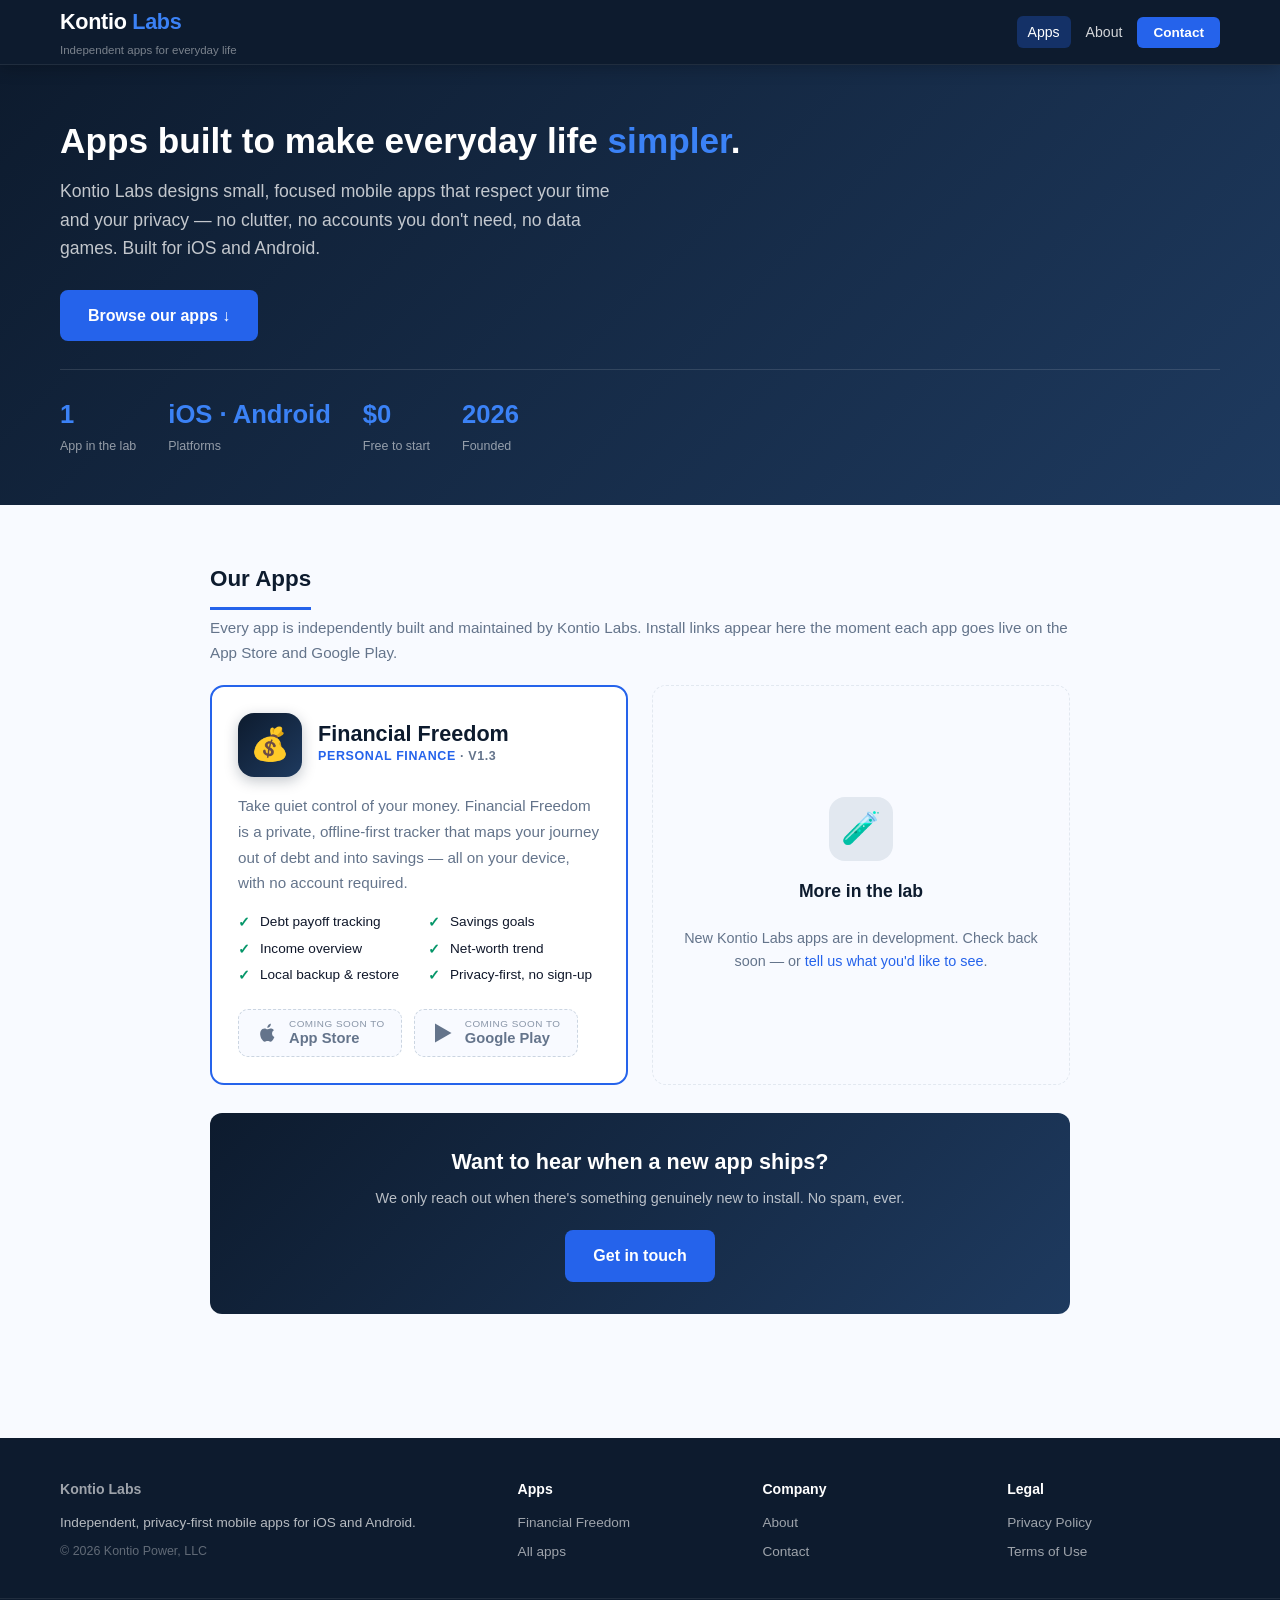
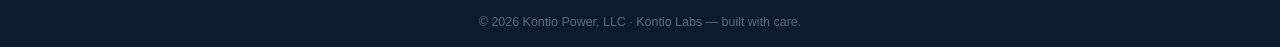
==== site/index.html @ f0ce9810 "Initial commit: Kontio Labs website Central site for Kontio Labs (app studio of Kontio Power, LLC): " ====
<!DOCTYPE html>
<!-- ============================================================================
     KONTIO LABS — HOME (app showcase). Root depth. Publisher: Kontio Power, LLC.
     Store badges use the .is-soon state until each app is live on the stores;
     to go live, swap the <span class="store-badge is-soon"> for an
     <a class="store-badge" href="STORE_URL" target="_blank" rel="noopener">.
     ============================================================================ -->
<html lang="en">
<head>
<meta charset="UTF-8"><meta name="viewport" content="width=device-width, initial-scale=1.0">
<title>Kontio Labs — Independent apps for everyday life</title>
<meta name="description" content="Kontio Labs builds simple, private, independent mobile apps for iOS and Android — including Financial Freedom, a personal-finance tracker. Browse our apps and install links.">
<meta name="keywords" content="Kontio Labs, kontiolabs.com, mobile apps, iOS apps, Android apps, Financial Freedom app, personal finance app, Kontio Power">
<meta name="robots" content="index, follow">
<link rel="canonical" href="https://kontiolabs.com/">
<link rel="icon" href="/favicon.svg" type="image/svg+xml">
<meta property="og:title" content="Kontio Labs — Independent apps for everyday life">
<meta property="og:description" content="Simple, private, independent mobile apps for iOS and Android from Kontio Labs.">
<meta property="og:type" content="website">
<meta property="og:url" content="https://kontiolabs.com/">
<meta property="og:site_name" content="Kontio Labs">
<meta property="og:image" content="https://kontiolabs.com/images/og-default.svg">
<meta name="twitter:card" content="summary_large_image">
<link rel="stylesheet" href="css/style.css">
<!-- Google Analytics 4 — replace G-XXXXXXXXXX with your Measurement ID -->
<script async src="https://www.googletagmanager.com/gtag/js?id=G-XXXXXXXXXX"></script>
<script>window.dataLayer=window.dataLayer||[];function gtag(){dataLayer.push(arguments);}gtag('js',new Date());gtag('config','G-XXXXXXXXXX');</script>
<script type="application/ld+json">
{"@context":"https://schema.org","@type":"Organization","name":"Kontio Labs","url":"https://kontiolabs.com/","logo":"https://kontiolabs.com/favicon.svg","parentOrganization":{"@type":"Organization","name":"Kontio Power, LLC"}}
</script>
<script type="application/ld+json">
{"@context":"https://schema.org","@type":"WebSite","name":"Kontio Labs","url":"https://kontiolabs.com/","publisher":{"@type":"Organization","name":"Kontio Power, LLC"}}
</script>
</head>
<body>
<a href="#main-content" class="skip-link">Skip to main content</a>

<!-- ===== SHARED HEADER / NAV (root paths) ===== -->
<header><div class="header-inner">
  <div><div class="site-title"><a href="index.html">Kontio <span>Labs</span></a></div><div class="site-tagline">Independent apps for everyday life</div></div>
  <nav><ul>
      <li><a href="index.html#apps" aria-current="page">Apps</a></li>
      <li><a href="about.html">About</a></li>
      <li><a href="contact.html" class="nav-cta">Contact</a></li>
    </ul>
  <button class="nav-toggle" aria-label="Toggle navigation" aria-expanded="false"><svg class="icon-open" width="22" height="22" viewBox="0 0 24 24" fill="none" stroke="currentColor" stroke-width="2"><line x1="3" y1="6" x2="21" y2="6"/><line x1="3" y1="12" x2="21" y2="12"/><line x1="3" y1="18" x2="21" y2="18"/></svg><svg class="icon-close" width="22" height="22" viewBox="0 0 24 24" fill="none" stroke="currentColor" stroke-width="2"><line x1="18" y1="6" x2="6" y2="18"/><line x1="6" y1="6" x2="18" y2="18"/></svg></button>
  </nav>
</div></header>

<section class="hero">
  <div class="hero-inner">
    <h1>Apps built to make everyday life <em>simpler</em>.</h1>
    <p class="subtitle">Kontio Labs designs small, focused mobile apps that respect your time and your privacy — no clutter, no accounts you don't need, no data games. Built for iOS and Android.</p>
    <p><a href="#apps" class="cta-btn cta-btn-lg">Browse our apps ↓</a></p>
    <div class="hero-stats">
      <div><div class="hero-stat-val">1</div><div class="hero-stat-label">App in the lab</div></div>
      <div><div class="hero-stat-val">iOS · Android</div><div class="hero-stat-label">Platforms</div></div>
      <div><div class="hero-stat-val">$0</div><div class="hero-stat-label">Free to start</div></div>
      <div><div class="hero-stat-val">2026</div><div class="hero-stat-label">Founded</div></div>
    </div>
  </div>
</section>

<div class="page-wrap full-width">
  <main id="main-content">

    <h2 class="section-title" id="apps">Our Apps</h2>
    <p class="section-lead">Every app is independently built and maintained by Kontio Labs. Install links appear here the moment each app goes live on the App Store and Google Play.</p>

    <div class="app-grid">

      <!-- ===== APP: Financial Freedom ===== -->
      <article class="app-card featured">
        <div class="app-card-head">
          <div class="app-icon">💰</div>
          <div>
            <div class="app-name">Financial Freedom</div>
            <div class="app-cat">Personal Finance <span class="app-version">· v1.3</span></div>
          </div>
        </div>
        <p class="app-desc">Take quiet control of your money. Financial Freedom is a private, offline-first tracker that maps your journey out of debt and into savings — all on your device, with no account required.</p>
        <ul class="app-features">
          <li>Debt payoff tracking</li>
          <li>Savings goals</li>
          <li>Income overview</li>
          <li>Net-worth trend</li>
          <li>Local backup &amp; restore</li>
          <li>Privacy-first, no sign-up</li>
        </ul>
        <div class="store-badges">
          <!-- When live on the App Store, replace this span with:
               <a class="store-badge" href="APP_STORE_URL" target="_blank" rel="noopener"> ... </a> -->
          <span class="store-badge is-soon" aria-label="Financial Freedom on the App Store — coming soon">
            <svg viewBox="0 0 24 24" aria-hidden="true"><path d="M17.05 12.53c-.02-2.2 1.8-3.26 1.88-3.31-1.03-1.5-2.62-1.71-3.19-1.73-1.36-.14-2.65.8-3.34.8-.69 0-1.75-.78-2.88-.76-1.48.02-2.85.86-3.61 2.19-1.54 2.67-.39 6.62 1.11 8.79.73 1.06 1.6 2.25 2.74 2.21 1.1-.04 1.52-.71 2.85-.71 1.33 0 1.71.71 2.88.69 1.19-.02 1.94-1.08 2.67-2.15.84-1.23 1.19-2.42 1.21-2.48-.03-.01-2.32-.89-2.34-3.53zM14.9 5.62c.6-.73 1.01-1.75.9-2.76-.87.03-1.92.58-2.54 1.31-.55.64-1.04 1.68-.91 2.67.97.07 1.95-.49 2.55-1.22z"/></svg>
            <span class="badge-text"><small>Coming soon to</small><strong>App Store</strong></span>
          </span>
          <!-- When live on Google Play, replace this span with an <a> as above -->
          <span class="store-badge is-soon" aria-label="Financial Freedom on Google Play — coming soon">
            <svg viewBox="0 0 24 24" aria-hidden="true"><path d="M4 2.5v19l16.5-9.5z"/></svg>
            <span class="badge-text"><small>Coming soon to</small><strong>Google Play</strong></span>
          </span>
        </div>
      </article>

      <!-- ===== UPCOMING placeholder ===== -->
      <article class="app-card upcoming">
        <div class="app-icon">🧪</div>
        <h3>More in the lab</h3>
        <p>New Kontio Labs apps are in development. Check back soon — or <a href="contact.html">tell us what you'd like to see</a>.</p>
      </article>

    </div>

    <div class="cta-banner">
      <h2>Want to hear when a new app ships?</h2>
      <p>We only reach out when there's something genuinely new to install. No spam, ever.</p>
      <a href="contact.html" class="cta-btn cta-btn-lg">Get in touch</a>
    </div>

  </main>
</div>

<!-- ===== SHARED FOOTER (root paths) ===== -->
<footer>
  <div class="footer-inner">
    <div><h4><a href="index.html">Kontio Labs</a></h4><p>Independent, privacy-first mobile apps for iOS and Android.</p><p style="margin-top:8px;font-size:0.78rem;color:rgba(255,255,255,0.35);">© 2026 Kontio Power, LLC</p></div>
    <div><h4>Apps</h4><ul><li><a href="index.html#apps">Financial Freedom</a></li><li><a href="index.html#apps">All apps</a></li></ul></div>
    <div><h4>Company</h4><ul><li><a href="about.html">About</a></li><li><a href="contact.html">Contact</a></li></ul></div>
    <div><h4>Legal</h4><ul><li><a href="privacy-policy.html">Privacy Policy</a></li><li><a href="terms.html">Terms of Use</a></li></ul></div>
  </div>
  <div class="footer-bottom">© 2026 Kontio Power, LLC · Kontio Labs — built with care.</div>
</footer>

<script>(function(){var btn=document.querySelector('.nav-toggle'),nav=document.querySelector('header nav');if(btn&&nav){btn.addEventListener('click',function(){var o=nav.classList.toggle('open');btn.setAttribute('aria-expanded',o?'true':'false');});document.addEventListener('click',function(e){if(!e.target.closest('header')){nav.classList.remove('open');btn.setAttribute('aria-expanded','false');}});}})();</script>
</body>
</html>
---- site/css/style.css ----
/* =============================================================================
   Web Directory Template — Global Stylesheet
   Design System: Deep Navy + Electric Blue + Emerald Green
   Edit the :root color tokens below to rebrand. Powers the home, category,
   entry, comparison, guide, blog, books, links and videos page templates.
   ============================================================================= */

/* --- RESET & BASE --- */
*, *::before, *::after { box-sizing: border-box; margin: 0; padding: 0; }
html { scroll-behavior: smooth; }
body {
  font-family: -apple-system, BlinkMacSystemFont, 'Segoe UI', Roboto, 'Helvetica Neue', Arial, sans-serif;
  background: var(--bg);
  color: var(--text);
  font-size: 16px;
  line-height: 1.6;
}
a { color: var(--blue); text-decoration: none; }
a:hover { text-decoration: underline; color: var(--blue-dark); }
img { max-width: 100%; height: auto; display: block; }
ul, ol { padding-left: 1.4em; }

/* --- COLOR TOKENS --- */
:root {
  --navy:         #0d1b2e;
  --slate:        #1e3a5f;
  --blue:         #2563eb;
  --blue-dark:    #1d4ed8;
  --blue-light:   #3b82f6;
  --blue-pale:    #eff6ff;
  --green:        #059669;
  --green-dark:   #047857;
  --green-light:  #d1fae5;
  --amber:        #d97706;
  --amber-light:  #fef3c7;
  --red:          #dc2626;
  --red-light:    #fee2e2;
  --bg:           #f8faff;
  --card:         #ffffff;
  --text:         #0f172a;
  --muted:        #64748b;
  --border:       #e2e8f0;
  --border-strong:#cbd5e1;
  --ad-bg:        #f1f5f9;
  --gold:         #b45309;
}

/* --- SKIP LINK --- */
.skip-link {
  position: absolute; top: -60px; left: 16px; z-index: 9999;
  background: var(--navy); color: #fff; padding: 10px 18px;
  border-radius: 0 0 6px 6px; font-size: 0.85rem; transition: top 0.2s;
}
.skip-link:focus { top: 0; }

/* =============================================================================
   HEADER + NAV
   ============================================================================= */
header {
  background: var(--navy);
  position: sticky; top: 0; z-index: 500;
  border-bottom: 1px solid rgba(255,255,255,0.08);
  box-shadow: 0 2px 16px rgba(0,0,0,0.25);
}
.header-inner {
  max-width: 1200px; margin: 0 auto; padding: 0 20px;
  display: flex; align-items: center; justify-content: space-between;
  height: 64px; gap: 24px;
}
.site-title a {
  color: #fff; font-size: 1.35rem; font-weight: 800;
  letter-spacing: -0.3px; text-decoration: none;
}
.site-title a span { color: var(--blue-light); }
.site-tagline { color: rgba(255,255,255,0.45); font-size: 0.72rem; margin-top: 1px; }

header nav ul {
  display: flex; align-items: center; gap: 4px;
  list-style: none; padding: 0; margin: 0;
}
header nav ul li a {
  color: rgba(255,255,255,0.82); font-size: 0.88rem; font-weight: 500;
  padding: 8px 11px; border-radius: 6px;
  text-decoration: none; transition: background 0.15s, color 0.15s;
  white-space: nowrap;
}
header nav ul li a:hover { background: rgba(255,255,255,0.1); color: #fff; text-decoration: none; }
header nav ul li a[aria-current="page"] { background: rgba(37,99,235,0.3); color: #fff; }
.nav-cta {
  background: var(--blue) !important; color: #fff !important;
  padding: 8px 16px !important; border-radius: 6px !important;
  font-weight: 700 !important; font-size: 0.85rem !important;
}
.nav-cta:hover { background: var(--blue-dark) !important; }

/* Hamburger */
.nav-toggle {
  display: none; background: none; border: none; cursor: pointer;
  padding: 6px; color: #fff;
}
.nav-toggle .icon-close { display: none; }
header nav.open .icon-open { display: none; }
header nav.open .icon-close { display: block; }
header nav.open ul {
  display: flex; flex-direction: column; align-items: stretch;
  position: absolute; top: 64px; left: 0; right: 0;
  background: var(--navy); padding: 12px 20px 16px;
  border-bottom: 1px solid rgba(255,255,255,0.1);
  box-shadow: 0 8px 32px rgba(0,0,0,0.3);
}

/* =============================================================================
   AD SLOTS
   ============================================================================= */
.ad-leaderboard {
  background: var(--ad-bg); border-bottom: 1px solid var(--border);
  padding: 10px 20px; text-align: center;
}
.ad-slot-728 {
  display: inline-flex; align-items: center; justify-content: center;
  width: 728px; max-width: 100%; height: 90px;
  background: var(--border); color: var(--muted);
  font-size: 0.78rem; border-radius: 4px; border: 1px dashed var(--border-strong);
}
.ad-slot-300x250 {
  width: 300px; max-width: 100%; height: 250px;
  display: flex; align-items: center; justify-content: center;
  background: var(--ad-bg); border: 1px dashed var(--border-strong);
  color: var(--muted); font-size: 0.78rem; border-radius: 6px;
}
.ad-slot-300x600 {
  width: 300px; max-width: 100%; height: 600px;
  display: flex; align-items: center; justify-content: center;
  background: var(--ad-bg); border: 1px dashed var(--border-strong);
  color: var(--muted); font-size: 0.78rem; border-radius: 6px;
}
.ad-slot-468 {
  width: 468px; max-width: 100%; height: 60px;
  display: flex; align-items: center; justify-content: center;
  background: var(--ad-bg); border: 1px dashed var(--border-strong);
  color: var(--muted); font-size: 0.78rem; border-radius: 4px;
}
.ad-label { font-size: 0.68rem; color: var(--muted); text-transform: uppercase; letter-spacing: 0.06em; margin-bottom: 4px; }
.ad-box { margin-bottom: 20px; }
.in-content-ad { text-align: center; padding: 16px 0; border-top: 1px solid var(--border); border-bottom: 1px solid var(--border); margin: 28px 0; }

/* =============================================================================
   AFFILIATE DISCLOSURE BAR
   ============================================================================= */
/* Unobtrusive affiliate disclosure that lives in the footer (replaces the old
   top-of-page banner so it never competes with the menu). */
.footer-disclosure {
  max-width: 1100px; margin: 0 auto; padding: 16px 20px 0;
  font-size: 0.76rem; line-height: 1.55; color: rgba(255,255,255,0.5); text-align: center;
}
.footer-disclosure a { color: rgba(255,255,255,0.8); text-decoration: underline; }

/* =============================================================================
   LAYOUT — Page Wrapper & Sidebar
   ============================================================================= */
.page-wrap {
  max-width: 1200px; margin: 0 auto; padding: 28px 20px 48px;
  display: grid; grid-template-columns: 1fr 300px; gap: 32px;
}
.page-wrap.full-width { grid-template-columns: 1fr; max-width: 900px; }
.page-wrap.wide { grid-template-columns: 1fr; max-width: 1200px; }
main { min-width: 0; }
aside { min-width: 0; }

/* =============================================================================
   BREADCRUMB
   ============================================================================= */
.breadcrumb {
  font-size: 0.82rem; color: var(--muted); margin-bottom: 18px;
}
.breadcrumb a { color: var(--muted); }
.breadcrumb a:hover { color: var(--blue); }
.breadcrumb span { margin: 0 6px; }

/* =============================================================================
   HERO
   ============================================================================= */
.hero {
  background: linear-gradient(135deg, var(--navy) 0%, var(--slate) 100%);
  color: #fff; padding: 56px 0 48px; margin-bottom: 0;
}
.hero-inner { max-width: 1200px; margin: 0 auto; padding: 0 20px; }
.hero h1 { font-size: 2.2rem; font-weight: 900; line-height: 1.15; margin-bottom: 16px; }
.hero h1 em { font-style: normal; color: var(--blue-light); }
.hero .subtitle { font-size: 1.1rem; color: rgba(255,255,255,0.75); max-width: 580px; margin-bottom: 28px; }
.hero-stats {
  display: flex; gap: 32px; flex-wrap: wrap; margin-top: 28px;
  padding-top: 24px; border-top: 1px solid rgba(255,255,255,0.12);
}
.hero-stat-val { font-size: 1.6rem; font-weight: 800; color: var(--blue-light); }
.hero-stat-label { font-size: 0.78rem; color: rgba(255,255,255,0.55); margin-top: 2px; }
.hero-search {
  display: flex; gap: 10px; margin-top: 20px; max-width: 520px;
}
.hero-search input {
  flex: 1; padding: 12px 16px; border: 2px solid rgba(255,255,255,0.2);
  border-radius: 8px; font-size: 0.95rem; background: rgba(255,255,255,0.08);
  color: #fff; outline: none;
}
.hero-search input::placeholder { color: rgba(255,255,255,0.4); }
.hero-search input:focus { border-color: var(--blue-light); }
.hero-search button {
  padding: 12px 20px; background: var(--blue); color: #fff; border: none;
  border-radius: 8px; font-weight: 700; cursor: pointer; font-size: 0.95rem;
  transition: background 0.15s;
}
.hero-search button:hover { background: var(--blue-dark); }

/* =============================================================================
   SECTION TITLES
   ============================================================================= */
.section-title {
  font-size: 1.4rem; font-weight: 800; color: var(--navy);
  margin: 28px 0 6px; padding-bottom: 10px;
  border-bottom: 3px solid var(--blue); display: inline-block;
}
.section-lead { color: var(--muted); font-size: 0.95rem; margin-bottom: 20px; }

/* =============================================================================
   TOOL CARDS
   ============================================================================= */
.tool-grid { display: grid; gap: 20px; }
.tool-grid.cols-2 { grid-template-columns: repeat(2, 1fr); }
.tool-grid.cols-3 { grid-template-columns: repeat(3, 1fr); }

.tool-card {
  background: var(--card); border: 1px solid var(--border);
  border-radius: 12px; padding: 22px; transition: box-shadow 0.2s, transform 0.15s;
  position: relative; display: flex; flex-direction: column; gap: 14px;
}
.tool-card:hover { box-shadow: 0 4px 24px rgba(37,99,235,0.1); transform: translateY(-2px); }
.tool-card.featured {
  border-color: var(--blue); border-width: 2px;
}
.tool-card.featured::before {
  content: "Top Pick"; position: absolute; top: -1px; right: 16px;
  background: var(--blue); color: #fff; font-size: 0.7rem; font-weight: 700;
  padding: 3px 10px; border-radius: 0 0 6px 6px; letter-spacing: 0.04em;
  text-transform: uppercase;
}

.tool-header { display: flex; justify-content: space-between; align-items: flex-start; gap: 12px; }
.tool-name { font-size: 1.15rem; font-weight: 800; color: var(--navy); margin-bottom: 4px; }
.tool-category { font-size: 0.75rem; color: var(--blue); font-weight: 600; text-transform: uppercase; letter-spacing: 0.04em; }

.score-badge {
  flex-shrink: 0; width: 54px; height: 54px; border-radius: 10px;
  display: flex; flex-direction: column; align-items: center; justify-content: center;
  font-weight: 900;
}
.score-badge .score-num { font-size: 1.3rem; line-height: 1; }
.score-badge .score-label { font-size: 0.55rem; text-transform: uppercase; letter-spacing: 0.04em; margin-top: 2px; opacity: 0.8; }
.score-badge.green { background: var(--green-light); color: var(--green-dark); }
.score-badge.blue  { background: var(--blue-pale); color: var(--blue-dark); }
.score-badge.amber { background: var(--amber-light); color: var(--amber); }

.tool-summary { font-size: 0.9rem; color: var(--muted); line-height: 1.65; }

.tool-meta { display: flex; flex-wrap: wrap; gap: 8px 20px; }
.meta-item { display: flex; flex-direction: column; min-width: 80px; }
.meta-label { font-size: 0.68rem; text-transform: uppercase; letter-spacing: 0.06em; color: var(--muted); font-weight: 600; }
.meta-val { font-size: 0.88rem; color: var(--text); font-weight: 600; margin-top: 1px; }

.best-for {
  background: var(--blue-pale); border-radius: 6px; padding: 8px 12px;
  font-size: 0.82rem; color: var(--slate);
}
.best-for strong { color: var(--navy); }

.pros-cons { display: grid; grid-template-columns: 1fr 1fr; gap: 12px; }
.pros, .cons { font-size: 0.82rem; }
.pros h4 { color: var(--green-dark); font-size: 0.78rem; text-transform: uppercase; letter-spacing: 0.06em; margin-bottom: 6px; }
.cons h4 { color: var(--red); font-size: 0.78rem; text-transform: uppercase; letter-spacing: 0.06em; margin-bottom: 6px; }
.pros ul, .cons ul { padding-left: 1.1em; }
.pros li { color: var(--green-dark); margin-bottom: 3px; }
.pros li::marker { content: "✓  "; }
.cons li { color: var(--red); margin-bottom: 3px; }
.cons li::marker { content: "✕  "; }

.tool-footer { display: flex; gap: 10px; flex-wrap: wrap; margin-top: auto; padding-top: 4px; border-top: 1px solid var(--border); }

/* =============================================================================
   BADGES / CHIPS
   ============================================================================= */
.badge {
  display: inline-block; font-size: 0.7rem; font-weight: 700;
  padding: 3px 9px; border-radius: 20px; text-transform: uppercase; letter-spacing: 0.05em;
}
.badge-blue   { background: var(--blue-pale); color: var(--blue-dark); }
.badge-green  { background: var(--green-light); color: var(--green-dark); }
.badge-amber  { background: var(--amber-light); color: var(--amber); }
.badge-navy   { background: rgba(13,27,46,0.08); color: var(--navy); }
.badge-top    { background: var(--blue); color: #fff; }

.meta-chips { display: flex; flex-wrap: wrap; gap: 8px; margin: 12px 0; }

/* =============================================================================
   BUTTONS
   ============================================================================= */
.cta-btn {
  display: inline-block; background: var(--blue); color: #fff !important;
  padding: 9px 18px; border-radius: 7px; font-weight: 700; font-size: 0.88rem;
  text-decoration: none !important; transition: background 0.15s, transform 0.1s;
  border: none; cursor: pointer;
}
.cta-btn:hover { background: var(--blue-dark) !important; transform: translateY(-1px); }
.cta-btn.green-btn { background: var(--green); }
.cta-btn.green-btn:hover { background: var(--green-dark) !important; }
.cta-btn-lg { padding: 13px 28px; font-size: 1rem; border-radius: 8px; }
.cta-btn-outline {
  display: inline-block; background: transparent; color: var(--blue) !important;
  padding: 8px 16px; border-radius: 7px; font-weight: 700; font-size: 0.88rem;
  border: 2px solid var(--blue); text-decoration: none !important;
  transition: background 0.15s;
}
.cta-btn-outline:hover { background: var(--blue-pale) !important; }
.affiliate-link::after { content: " ↗"; font-size: 0.8em; }
.btn-row { display: flex; gap: 10px; flex-wrap: wrap; }

/* =============================================================================
   CONTENT CARDS
   ============================================================================= */
.content-card {
  background: var(--card); border: 1px solid var(--border);
  border-radius: 10px; padding: 24px; margin-bottom: 20px;
}
.content-card h2 { font-size: 1.2rem; color: var(--navy); margin-bottom: 12px; }
.content-card h3 { font-size: 1rem; color: var(--navy); margin-bottom: 8px; }
.content-card p { font-size: 0.9rem; color: var(--muted); line-height: 1.7; margin-bottom: 10px; }
.content-card ul, .content-card ol { font-size: 0.9rem; color: var(--muted); line-height: 1.7; }
.content-card li { margin-bottom: 5px; }

/* =============================================================================
   ARTICLE HEADER
   ============================================================================= */
.article-header { margin-bottom: 24px; }
.article-header h1 { font-size: 1.9rem; font-weight: 900; color: var(--navy); line-height: 1.2; margin-bottom: 10px; }
.article-header .subtitle { font-size: 1rem; color: var(--muted); margin-bottom: 12px; }
.article-meta { font-size: 0.8rem; color: var(--muted); display: flex; gap: 16px; flex-wrap: wrap; }
.article-meta span::before { margin-right: 4px; }

/* =============================================================================
   COMPARISON TABLE
   ============================================================================= */
.table-wrap { overflow-x: auto; -webkit-overflow-scrolling: touch; margin-bottom: 20px; }
.comparison-table {
  width: 100%; min-width: 600px; border-collapse: collapse;
  font-size: 0.88rem;
}
.comparison-table th {
  background: var(--navy); color: #fff; padding: 11px 14px;
  text-align: left; font-size: 0.82rem; font-weight: 700;
  white-space: nowrap;
}
.comparison-table th:first-child { border-radius: 8px 0 0 0; }
.comparison-table th:last-child  { border-radius: 0 8px 0 0; }
.comparison-table td {
  padding: 10px 14px; border-bottom: 1px solid var(--border);
  vertical-align: middle; color: var(--text);
}
.comparison-table tr:hover td { background: var(--blue-pale); }
.comparison-table .check { color: var(--green); font-weight: 700; }
.comparison-table .cross { color: var(--red); }
.comparison-table .highlight td { background: #eff6ff; font-weight: 600; }
.comparison-table .tool-col { font-weight: 700; color: var(--navy); }

/* =============================================================================
   CATEGORY GRID / CARDS
   ============================================================================= */
.category-grid {
  display: grid; grid-template-columns: repeat(3, 1fr); gap: 16px; margin-bottom: 28px;
}
.category-card {
  background: var(--card); border: 1px solid var(--border);
  border-radius: 10px; padding: 20px; transition: box-shadow 0.2s, border-color 0.15s;
  text-decoration: none !important; display: block;
}
.category-card:hover { box-shadow: 0 4px 20px rgba(37,99,235,0.1); border-color: var(--blue); text-decoration: none; }
.cat-icon { font-size: 1.8rem; margin-bottom: 10px; }
.cat-name { font-size: 1rem; font-weight: 800; color: var(--navy); margin-bottom: 4px; }
.cat-desc { font-size: 0.82rem; color: var(--muted); line-height: 1.5; }
.cat-count { font-size: 0.75rem; color: var(--blue); font-weight: 700; margin-top: 8px; }

/* =============================================================================
   GUIDE / ARTICLE CARDS
   ============================================================================= */
.guide-grid { display: grid; grid-template-columns: repeat(2, 1fr); gap: 16px; margin-bottom: 24px; }
.guide-card {
  background: var(--card); border: 1px solid var(--border);
  border-radius: 10px; padding: 20px; text-decoration: none !important;
  display: block; transition: box-shadow 0.15s;
}
.guide-card:hover { box-shadow: 0 3px 16px rgba(0,0,0,0.08); text-decoration: none; }
.guide-cat { font-size: 0.72rem; font-weight: 700; color: var(--blue); text-transform: uppercase; letter-spacing: 0.06em; margin-bottom: 6px; }
.guide-title { font-size: 0.95rem; font-weight: 700; color: var(--navy); line-height: 1.4; margin-bottom: 6px; }
.guide-desc { font-size: 0.82rem; color: var(--muted); line-height: 1.5; }

/* =============================================================================
   VERDICT BOX
   ============================================================================= */
.verdict-box {
  background: var(--blue-pale); border: 2px solid var(--blue-light);
  border-radius: 10px; padding: 20px 22px; margin: 20px 0;
}
.verdict-box .verdict-label { font-size: 0.72rem; font-weight: 800; color: var(--blue); text-transform: uppercase; letter-spacing: 0.08em; margin-bottom: 6px; }
.verdict-box p { font-size: 0.92rem; color: var(--navy); font-weight: 500; margin: 0; line-height: 1.6; }

/* =============================================================================
   CTA BANNER
   ============================================================================= */
.cta-banner {
  background: linear-gradient(135deg, var(--navy), var(--slate));
  border-radius: 12px; padding: 32px 28px; text-align: center; margin: 28px 0;
  color: #fff;
}
.cta-banner h2 { font-size: 1.35rem; margin-bottom: 8px; }
.cta-banner p { color: rgba(255,255,255,0.7); font-size: 0.9rem; margin-bottom: 20px; }

/* =============================================================================
   CALLOUT / ALERT BOXES
   ============================================================================= */
.callout-box {
  border-left: 4px solid var(--blue); background: var(--blue-pale);
  border-radius: 0 8px 8px 0; padding: 14px 18px; font-size: 0.9rem;
  color: var(--navy); margin: 16px 0;
}
.callout-box.green { border-color: var(--green); background: var(--green-light); color: #064e3b; }
.callout-box.amber { border-color: var(--amber); background: var(--amber-light); color: #78350f; }
.pullquote {
  border-left: 4px solid var(--blue-light); padding: 14px 20px; margin: 20px 0;
  font-size: 1.05rem; font-style: italic; color: var(--slate); background: var(--blue-pale);
  border-radius: 0 8px 8px 0;
}

/* =============================================================================
   FAQ SECTION
   ============================================================================= */
.faq-section { margin-top: 24px; }
.faq-section h2 { font-size: 1.2rem; color: var(--navy); margin-bottom: 14px; }
details {
  background: var(--card); border: 1px solid var(--border);
  border-radius: 8px; margin-bottom: 10px; overflow: hidden;
}
summary {
  padding: 14px 18px; font-weight: 700; font-size: 0.92rem; color: var(--navy);
  cursor: pointer; list-style: none; display: flex; justify-content: space-between; align-items: center;
}
summary::-webkit-details-marker { display: none; }
summary::after { content: "+"; font-size: 1.2rem; color: var(--blue); transition: transform 0.2s; }
details[open] summary::after { content: "−"; }
details[open] summary { border-bottom: 1px solid var(--border); }
.faq-answer { padding: 14px 18px; font-size: 0.88rem; color: var(--muted); line-height: 1.7; }

/* =============================================================================
   SIDEBAR COMPONENTS
   ============================================================================= */
.sidebar-widget {
  background: var(--card); border: 1px solid var(--border);
  border-radius: 10px; padding: 18px; margin-bottom: 20px;
}
.sidebar-widget h4 { font-size: 0.9rem; color: var(--navy); font-weight: 700; margin-bottom: 12px; border-bottom: 2px solid var(--blue); padding-bottom: 8px; }
.sidebar-links { list-style: none; padding: 0; }
.sidebar-links li { padding: 7px 0; border-bottom: 1px solid var(--border); font-size: 0.85rem; }
.sidebar-links li:last-child { border-bottom: none; }

/* Newsletter / lead capture */
.sidebar-cta {
  background: linear-gradient(135deg, var(--navy), var(--slate));
  border-radius: 10px; padding: 20px; color: #fff; margin-bottom: 20px;
}
.sidebar-cta h4 { font-size: 0.95rem; color: #fff; margin-bottom: 6px; }
.sidebar-cta p { font-size: 0.8rem; color: rgba(255,255,255,0.65); margin-bottom: 14px; }
.sidebar-cta input[type="email"] {
  width: 100%; padding: 9px 12px; border: 1px solid rgba(255,255,255,0.2);
  border-radius: 6px; font-size: 0.88rem; background: rgba(255,255,255,0.1);
  color: #fff; margin-bottom: 8px; outline: none;
}
.sidebar-cta input::placeholder { color: rgba(255,255,255,0.4); }

/* Top tools list */
.top-tools-list { list-style: none; padding: 0; }
.top-tools-list li { display: flex; align-items: center; gap: 10px; padding: 8px 0; border-bottom: 1px solid var(--border); font-size: 0.85rem; }
.top-tools-list li:last-child { border-bottom: none; }
.rank-num { width: 22px; height: 22px; border-radius: 50%; background: var(--navy); color: #fff; font-size: 0.7rem; font-weight: 800; display: flex; align-items: center; justify-content: center; flex-shrink: 0; }
.tool-link { font-weight: 600; color: var(--text); flex: 1; }
.tool-score-sm { font-size: 0.78rem; font-weight: 700; color: var(--green-dark); }

/* =============================================================================
   ARTICLE BODY
   ============================================================================= */
.article-body h2 { font-size: 1.2rem; font-weight: 800; color: var(--navy); margin: 28px 0 10px; }
.article-body h3 { font-size: 1rem; font-weight: 700; color: var(--slate); margin: 20px 0 8px; }
.article-body p { font-size: 0.92rem; color: var(--text); line-height: 1.75; margin-bottom: 14px; }
.article-body ul, .article-body ol { font-size: 0.92rem; color: var(--text); line-height: 1.75; margin-bottom: 14px; }
.article-body li { margin-bottom: 5px; }
.article-body a { color: var(--blue); text-decoration: underline; }
.article-body strong { color: var(--navy); }

/* =============================================================================
   FORMS
   ============================================================================= */
.form-group { margin-bottom: 16px; }
.form-group label { display: block; font-size: 0.85rem; font-weight: 600; color: var(--navy); margin-bottom: 5px; }
.form-group input,
.form-group select,
.form-group textarea {
  width: 100%; padding: 10px 14px; border: 1px solid var(--border);
  border-radius: 7px; font-size: 0.92rem; color: var(--text);
  background: #fff; font-family: inherit; transition: border-color 0.15s;
}
.form-group input:focus,
.form-group select:focus,
.form-group textarea:focus { outline: none; border-color: var(--blue); box-shadow: 0 0 0 3px rgba(37,99,235,0.1); }
.form-group textarea { min-height: 130px; resize: vertical; }
.form-group .hint { font-size: 0.75rem; color: var(--muted); margin-top: 4px; }
.honeypot { display: none; }
.submit-btn {
  display: inline-block; background: var(--blue); color: #fff;
  padding: 12px 28px; border-radius: 7px; font-weight: 700; font-size: 0.95rem;
  border: none; cursor: pointer; transition: background 0.15s;
}
.submit-btn:hover { background: var(--blue-dark); }
.success-msg {
  display: none; background: var(--green-light); border: 1px solid #6ee7b7;
  color: var(--green-dark); border-radius: 7px; padding: 14px 18px; margin-bottom: 16px; font-size: 0.9rem;
}

/* =============================================================================
   FOOTER
   ============================================================================= */
footer {
  background: var(--navy); color: rgba(255,255,255,0.7); font-size: 0.85rem;
  margin-top: 48px;
}
.footer-inner {
  max-width: 1200px; margin: 0 auto; padding: 40px 20px 28px;
  display: grid; grid-template-columns: 2fr 1fr 1fr 1fr; gap: 32px;
}
.footer-inner h4 { color: #fff; font-size: 0.88rem; font-weight: 700; margin-bottom: 12px; }
.footer-inner a { color: rgba(255,255,255,0.6); text-decoration: none; }
.footer-inner a:hover { color: #fff; }
.footer-inner ul { list-style: none; padding: 0; }
.footer-inner ul li { margin-bottom: 7px; }
.footer-bottom {
  text-align: center; padding: 14px 20px; font-size: 0.78rem; color: rgba(255,255,255,0.35);
  border-top: 1px solid rgba(255,255,255,0.08);
}

/* =============================================================================
   RESPONSIVE
   ============================================================================= */
@media (max-width: 960px) {
  .footer-inner { grid-template-columns: 1fr 1fr; gap: 24px; }
  .category-grid { grid-template-columns: repeat(2, 1fr); }
  .tool-grid.cols-3 { grid-template-columns: repeat(2, 1fr); }
}
@media (max-width: 680px) {
  .nav-toggle { display: block; }
  header nav ul { display: none; }
  .page-wrap { grid-template-columns: 1fr; padding: 16px 14px 40px; }
  .hero h1 { font-size: 1.5rem; }
  .hero { padding: 32px 0 28px; }
  .footer-inner { grid-template-columns: 1fr; gap: 20px; }
  .category-grid { grid-template-columns: 1fr; }
  .tool-grid.cols-2, .tool-grid.cols-3 { grid-template-columns: 1fr; }
  .guide-grid { grid-template-columns: 1fr; }
  .pros-cons { grid-template-columns: 1fr; }
  .hero-stats { gap: 16px; }
  .article-header h1 { font-size: 1.4rem; }
}

/* =============================================================================
   UTILITIES
   ============================================================================= */
.disclaimer { font-size: 0.78rem; color: var(--muted); border-top: 1px solid var(--border); padding-top: 14px; margin-top: 24px; line-height: 1.6; }
.orgs-list { list-style: none; padding: 0; }
.orgs-list li { padding: 10px 0; border-bottom: 1px solid var(--border); font-size: 0.88rem; color: var(--muted); line-height: 1.6; }
.orgs-list li:last-child { border-bottom: none; }
.orgs-list strong { color: var(--navy); display: block; margin-bottom: 2px; }
.updated-note { font-size: 0.75rem; color: var(--muted); font-style: italic; }
.text-green { color: var(--green-dark); }
.text-blue  { color: var(--blue); }
.text-amber { color: var(--amber); }
.text-red   { color: var(--red); }
.fw-700 { font-weight: 700; }

/* Related-links box (entry/review pages) */
.related-links { background: var(--card); border: 1px solid var(--border); border-radius: 10px; padding: 16px 20px; margin: 24px 0; }
.related-links h3 { font-size: 1rem; color: var(--navy); margin-bottom: 10px; }
.related-links ul { padding-left: 1.1em; }
.related-links li { margin-bottom: 4px; font-size: 0.9rem; }

/* =============================================================================
   PRINT
   ============================================================================= */
@media print {
  header, footer, .ad-leaderboard, .ad-box, aside, .cta-banner, .disclosure-bar { display: none; }
  .page-wrap { grid-template-columns: 1fr; }
  a::after { content: " (" attr(href) ")"; font-size: 0.8em; color: #666; }
}

/* =============================================================================
   AD PLACEMENTS
   These containers held placeholder "Ad — NxN" boxes and manual <ins> units with
   placeholder slot IDs (not real ad units). They are hidden so the live site never
   shows fake/empty ad boxes. Ads are served by AdSense Auto Ads via the loader
   script in each page <head>. To use manual units later: create real ad units in
   AdSense, replace the placeholders, and remove the relevant selector below.
   ============================================================================= */
.ad-leaderboard, .in-content-ad, .ad-incontent, .ad-box { display: none !important; }

/* =============================================================================
   VIDEO EMBED (used by the videos page template)
   Responsive 16:9 wrapper for YouTube/Vimeo iframes.
   ============================================================================= */
.video-embed { position: relative; width: 100%; padding-top: 56.25%; border-radius: 10px; overflow: hidden; border: 1px solid var(--border); background: #000; margin-bottom: 8px; }
.video-embed iframe { position: absolute; top: 0; left: 0; width: 100%; height: 100%; border: 0; }

/* =============================================================================
   APP SHOWCASE — Kontio Labs
   App cards + app-store download badges (App Store / Google Play), with a
   "Coming Soon" disabled state used until the apps are published to the stores.
   ============================================================================= */
.app-grid { display: grid; grid-template-columns: repeat(2, 1fr); gap: 24px; margin-bottom: 8px; }

.app-card {
  background: var(--card); border: 1px solid var(--border); border-radius: 14px;
  padding: 26px; display: flex; flex-direction: column; gap: 16px;
  transition: box-shadow 0.2s, transform 0.15s, border-color 0.15s;
}
.app-card:hover { box-shadow: 0 8px 30px rgba(37,99,235,0.12); transform: translateY(-3px); border-color: var(--blue); }
.app-card.featured { border-color: var(--blue); border-width: 2px; }

.app-card-head { display: flex; align-items: center; gap: 16px; }
.app-icon {
  flex-shrink: 0; width: 64px; height: 64px; border-radius: 16px;
  display: flex; align-items: center; justify-content: center; font-size: 2rem;
  background: linear-gradient(135deg, var(--navy), var(--slate)); color: #fff;
  box-shadow: 0 4px 14px rgba(13,27,46,0.25);
}
.app-name { font-size: 1.35rem; font-weight: 800; color: var(--navy); line-height: 1.15; }
.app-cat { font-size: 0.78rem; color: var(--blue); font-weight: 700; text-transform: uppercase; letter-spacing: 0.05em; }
.app-cat .app-version { color: var(--muted); font-weight: 600; }

.app-desc { font-size: 0.95rem; color: var(--muted); line-height: 1.7; }

.app-features { list-style: none; padding: 0; margin: 0; display: grid; grid-template-columns: 1fr 1fr; gap: 6px 18px; }
.app-features li { font-size: 0.85rem; color: var(--text); padding-left: 22px; position: relative; line-height: 1.5; }
.app-features li::before {
  content: "\2713"; position: absolute; left: 0; top: 0;
  color: var(--green); font-weight: 800; font-size: 0.9rem;
}

/* Store badge row */
.store-badges { display: flex; flex-wrap: wrap; gap: 12px; margin-top: auto; padding-top: 8px; }

.store-badge {
  display: inline-flex; align-items: center; gap: 10px;
  background: var(--navy); color: #fff !important; border-radius: 10px;
  padding: 9px 16px; text-decoration: none !important; border: 1px solid var(--navy);
  transition: background 0.15s, transform 0.1s, box-shadow 0.15s; min-width: 150px;
}
.store-badge:hover { background: #16263f; transform: translateY(-1px); box-shadow: 0 4px 14px rgba(13,27,46,0.25); text-decoration: none; }
.store-badge svg { flex-shrink: 0; width: 24px; height: 24px; fill: #fff; }
.store-badge .badge-text { display: flex; flex-direction: column; line-height: 1.1; }
.store-badge .badge-text small { font-size: 0.62rem; text-transform: uppercase; letter-spacing: 0.05em; opacity: 0.75; }
.store-badge .badge-text strong { font-size: 0.92rem; font-weight: 700; }

/* Coming-soon (disabled) badge state */
.store-badge.is-soon {
  background: var(--bg); color: var(--muted) !important; border: 1px dashed var(--border-strong);
  cursor: default; pointer-events: none;
}
.store-badge.is-soon svg { fill: var(--muted); }
.store-badge.is-soon:hover { background: var(--bg); transform: none; box-shadow: none; }

/* "More coming" placeholder card */
.app-card.upcoming {
  border-style: dashed; background: transparent; align-items: center; justify-content: center;
  text-align: center; color: var(--muted); min-height: 220px;
}
.app-card.upcoming .app-icon { background: var(--border); color: var(--muted); box-shadow: none; }
.app-card.upcoming h3 { color: var(--navy); font-size: 1.1rem; margin-bottom: 6px; }
.app-card.upcoming p { font-size: 0.9rem; color: var(--muted); line-height: 1.6; }

@media (max-width: 680px) {
  .app-grid { grid-template-columns: 1fr; }
  .app-features { grid-template-columns: 1fr; }
}
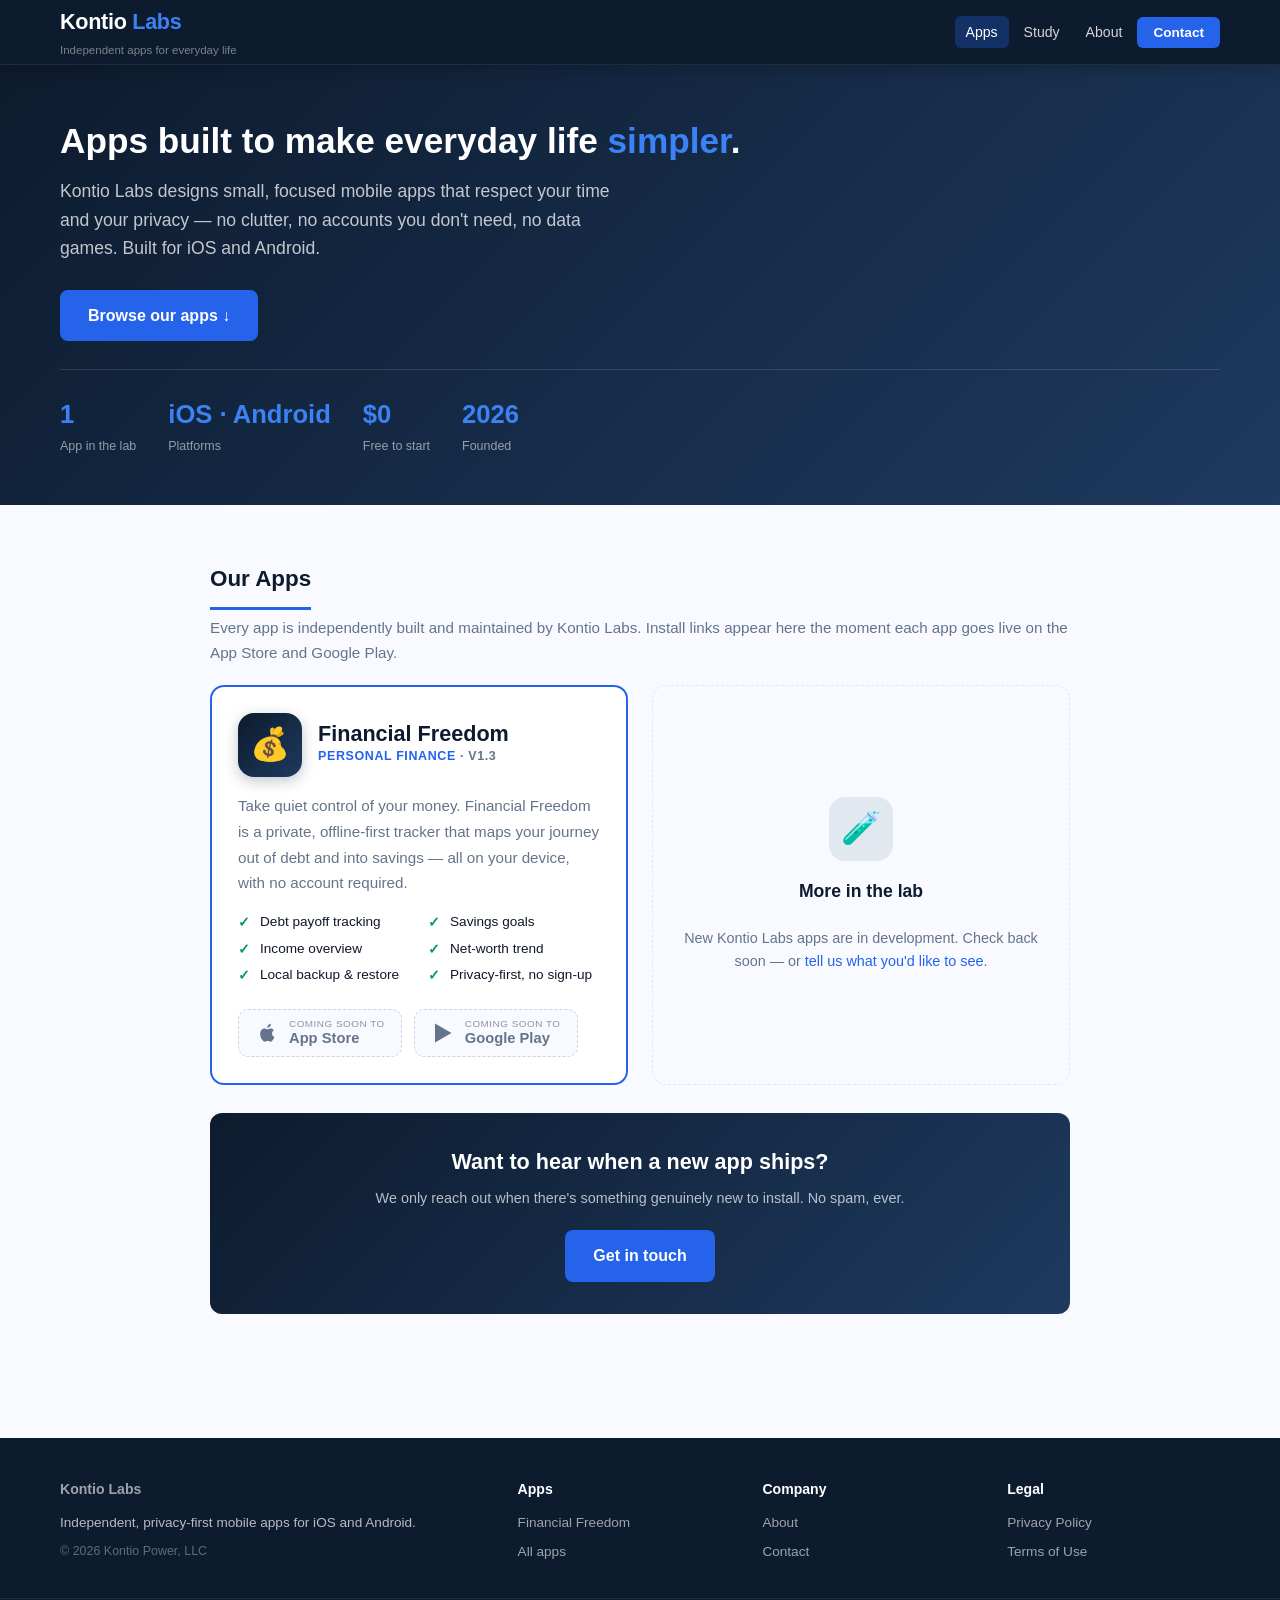
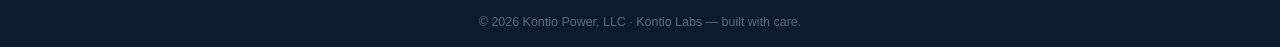
==== commit 46adfa27: "Add spaced repetition study system (SM-2 flashcards) at /study - study/index.html: topic picker with" ====
--- a/site/index.html
+++ b/site/index.html
@@ -40,6 +40,7 @@
   <div><div class="site-title"><a href="index.html">Kontio <span>Labs</span></a></div><div class="site-tagline">Independent apps for everyday life</div></div>
   <nav><ul>
       <li><a href="index.html#apps" aria-current="page">Apps</a></li>
+      <li><a href="study/index.html">Study</a></li>
       <li><a href="about.html">About</a></li>
       <li><a href="contact.html" class="nav-cta">Contact</a></li>
     </ul>
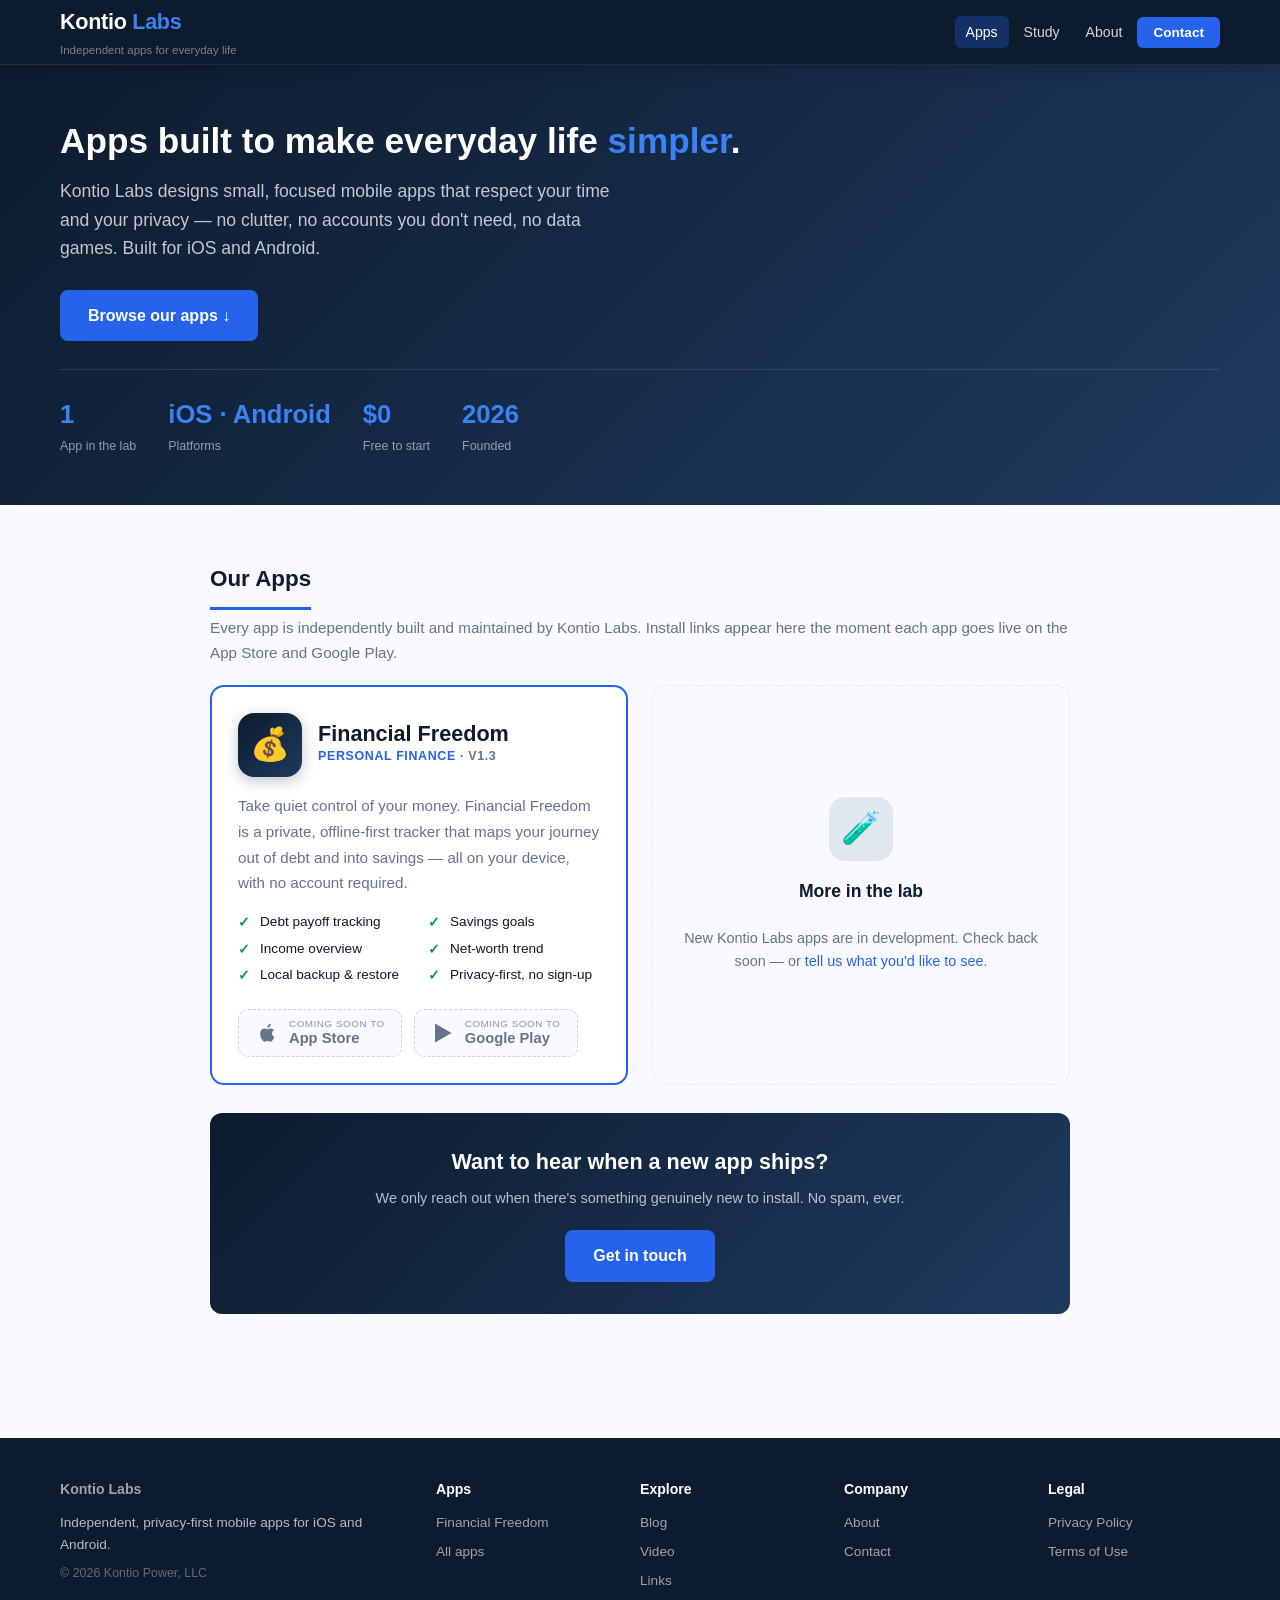
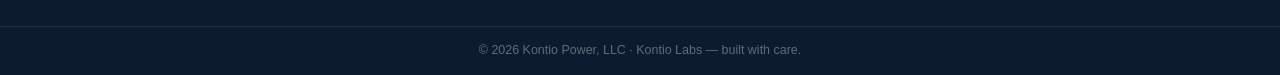
==== commit b4cf878d: "Add onboarding directions to Study, plus Blog/Video/Links pages - study/index.html: a "New here? Her" ====
--- a/site/index.html
+++ b/site/index.html
@@ -126,6 +126,7 @@
   <div class="footer-inner">
     <div><h4><a href="index.html">Kontio Labs</a></h4><p>Independent, privacy-first mobile apps for iOS and Android.</p><p style="margin-top:8px;font-size:0.78rem;color:rgba(255,255,255,0.35);">© 2026 Kontio Power, LLC</p></div>
     <div><h4>Apps</h4><ul><li><a href="index.html#apps">Financial Freedom</a></li><li><a href="index.html#apps">All apps</a></li></ul></div>
+    <div><h4>Explore</h4><ul><li><a href="blog.html">Blog</a></li><li><a href="video.html">Video</a></li><li><a href="links.html">Links</a></li></ul></div>
     <div><h4>Company</h4><ul><li><a href="about.html">About</a></li><li><a href="contact.html">Contact</a></li></ul></div>
     <div><h4>Legal</h4><ul><li><a href="privacy-policy.html">Privacy Policy</a></li><li><a href="terms.html">Terms of Use</a></li></ul></div>
   </div>
--- a/site/css/style.css
+++ b/site/css/style.css
@@ -539,7 +539,7 @@
 }
 .footer-inner {
   max-width: 1200px; margin: 0 auto; padding: 40px 20px 28px;
-  display: grid; grid-template-columns: 2fr 1fr 1fr 1fr; gap: 32px;
+  display: grid; grid-template-columns: 2fr 1fr 1fr 1fr 1fr; gap: 32px;
 }
 .footer-inner h4 { color: #fff; font-size: 0.88rem; font-weight: 700; margin-bottom: 12px; }
 .footer-inner a { color: rgba(255,255,255,0.6); text-decoration: none; }
